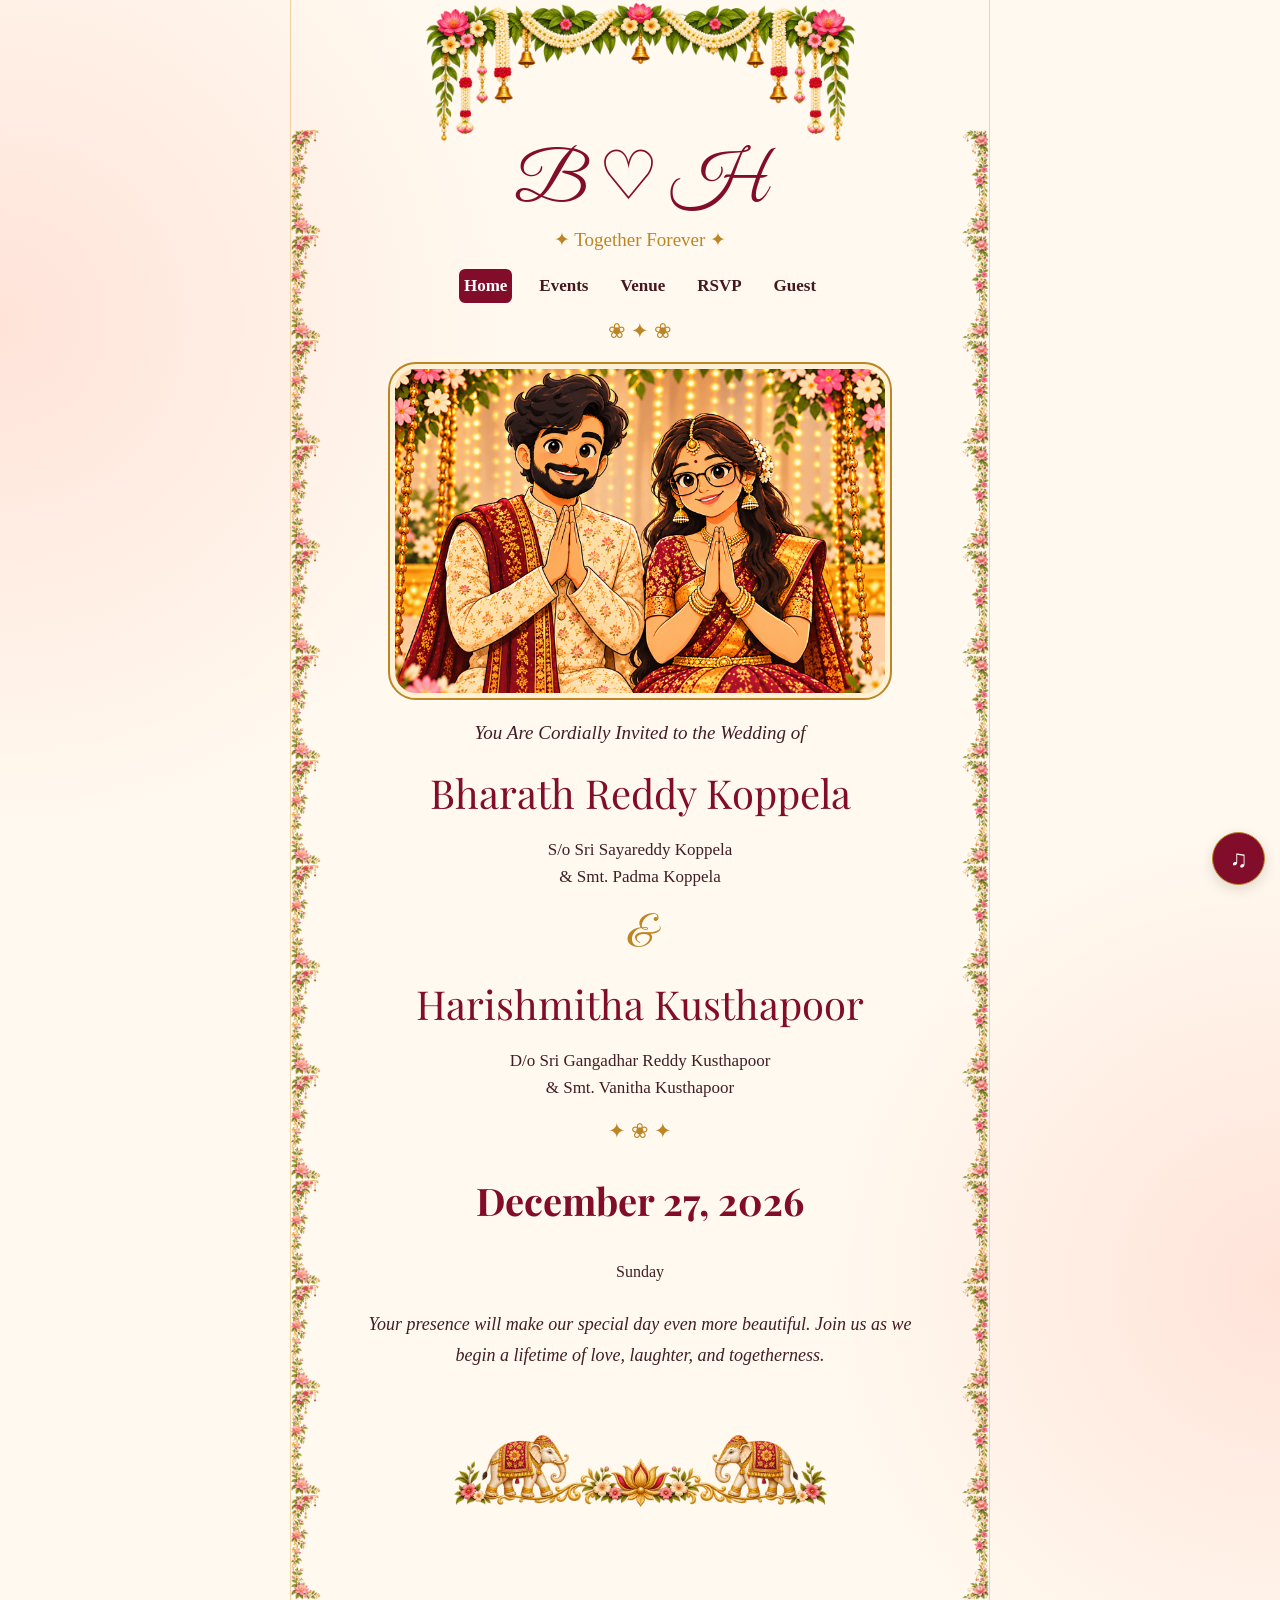
==== index.html @ f64f5519 "Add files via upload" ====
<!DOCTYPE html>
<html lang="en">
<head>
  <meta charset="UTF-8">
  <meta name="viewport" content="width=device-width, initial-scale=1.0">
  <meta name="theme-color" content="#fff9ef">
  <title>Bharath & Harishmitha Wedding</title>
  <link rel="stylesheet" href="style.css">
</head>

<body>
  <main class="shell">
    <header>
      <div class="monogram">B ♡ H</div>
      <div class="leaves">✦ Together Forever ✦</div>

      <nav>
        <a class="active" href="index.html">Home</a>
        <a href="events.html">Events</a>
        <a href="venue.html">Venue</a>
        <a href="rsvp.html">RSVP</a>
        <a href="guest.html">Guest</a>
      </nav>
    </header>

    <div class="divider">❀ ✦ ❀</div>

    <img
      class="photo"
      src="assets/couple.png"
      alt="Bharath and Harishmitha"
    >

    <p class="intro">
      You Are Cordially Invited to the Wedding of
    </p>

    <h1 class="name">Bharath Reddy Koppela</h1>

    <p class="parent">
      S/o Sri Sayareddy Koppela<br>
      &amp; Smt. Padma Koppela
    </p>

    <div class="and">&amp;</div>

    <h1 class="name">Harishmitha Kusthapoor</h1>

    <p class="parent">
      D/o Sri Gangadhar Reddy Kusthapoor<br>
      &amp; Smt. Vanitha Kusthapoor
    </p>

    <div class="divider">✦ ❀ ✦</div>

    <h2>December 27, 2026</h2>

    <p class="center">Sunday</p>

    <p class="quote">
      Your presence will make our special day even more
      beautiful. Join us as we begin a lifetime of love,
      laughter, and togetherness.
    </p>

    <div class="foot" aria-hidden="true"></div>
  </main>

  <audio id="weddingMusic" loop preload="none"></audio>
  <button id="musicToggle" class="muter" type="button"
          aria-label="Play wedding music">♫</button>

  <script src="config.js"></script>
  <script src="script.js"></script>
</body>
</html>
---- style.css ----
@import url('https://fonts.googleapis.com/css2?family=Great+Vibes&family=Playfair+Display:wght@400;600;700&display=swap');

:root {
  --wine: #820d2b;
  --gold: #bd8524;
  --cream: #fff9ef;
}

* {
  box-sizing: border-box;
}

html {
  scroll-behavior: smooth;
}

body {
  margin: 0;
  color: #421d25;
  font-family: Georgia, serif;

  background:
    radial-gradient(
      circle at 0 20%,
      #ffe3d9 0,
      transparent 28%
    ),
    radial-gradient(
      circle at 100% 80%,
      #ffe3d9 0,
      transparent 25%
    ),
    var(--cream);
}

/* MAIN CONTAINER */

.shell {
  max-width: 700px;
  min-height: 100dvh;
  margin: auto;
  padding: 20px 38px 75px;
  position: relative;

  border-left: 1px solid #efd1a3;
  border-right: 1px solid #efd1a3;

  overflow: hidden;
}

/* TOP FLOWER GARLAND */

.shell::before {
  content: "";
  position: absolute;
  top: 0;
  left: 0;
  width: 100%;
  height: 145px;

  background-image: url("assets/top-garland.png");
  background-repeat: no-repeat;
  background-position: top center;
  background-size: contain;

  pointer-events: none;
  z-index: 0;
}

/* SIDE FLOWERS */

.shell::after {
  content: "";
  position: absolute;
  top: 130px;
  left: 0;
  right: 0;
  bottom: 0;

  background-image:
    url("assets/left-flower.png"),
    url("assets/right-flower.png");

  background-repeat:
    repeat-y,
    repeat-y;

  background-position:
    left top,
    right top;

  background-size:
    35px auto,
    35px auto;

  pointer-events: none;
  opacity: 0.85;
  z-index: 0;
}

.shell > * {
  position: relative;
  z-index: 1;
}

/* HEADER */

header {
  text-align: center;
  padding-top: 125px;
}

.monogram {
  font-family: "Great Vibes", cursive;
  font-size: 68px;
  color: var(--wine);
  line-height: 1.15;
}

.leaves {
  color: var(--gold);
  font-size: 19px;
  margin-top: 5px;
}

/* NAVIGATION */

nav {
  display: flex;
  justify-content: center;
  gap: clamp(7px, 3vw, 22px);
  flex-wrap: wrap;
  margin: 18px 0 8px;
}

nav a {
  color: #451820;
  text-decoration: none;
  font-weight: bold;
  font-size: clamp(12px, 3vw, 17px);
  padding: 7px 5px;
  border-radius: 6px;
}

nav a.active {
  background: var(--wine);
  color: white;
}

nav a:hover {
  color: var(--gold);
}

nav a.active:hover {
  color: white;
}

/* HEADINGS */

h1,
h2,
h3 {
  color: var(--wine);
  text-align: center;
}

h1 {
  font-family: "Great Vibes", cursive;
  font-size: clamp(42px, 10vw, 68px);
  font-weight: 400;
  margin: 12px 0;
}

h2 {
  font-family: "Playfair Display", serif;
  font-size: clamp(25px, 7vw, 38px);
}

h3 {
  font-family: "Playfair Display", serif;
  font-size: 21px;
  margin-top: 26px;
}

/* DIVIDERS */

.divider {
  text-align: center;
  color: var(--gold);
  margin: 16px auto;
  font-size: 21px;
}

/* GENERAL TEXT */

.center {
  text-align: center;
  line-height: 1.7;
}

.intro {
  text-align: center;
  font-size: 19px;
  font-style: italic;
  line-height: 1.6;
}

.name {
  font-family: "Playfair Display", serif;
  color: var(--wine);
  font-size: clamp(25px, 6vw, 40px);
  text-align: center;
  line-height: 1.3;
  margin: 15px 0 7px;
  overflow-wrap: anywhere;
}

.parent {
  text-align: center;
  font-size: 17px;
  line-height: 1.6;
}

.and {
  font-family: "Great Vibes", cursive;
  font-size: 45px;
  color: var(--gold);
  text-align: center;
  margin: 15px 0;
}

.quote {
  font-size: 18px;
  font-style: italic;
  text-align: center;
  line-height: 1.7;
  margin: 24px 12px;
}

/* PHOTOS */

.photo {
  display: block;
  width: 100%;
  max-width: 500px;
  margin: 20px auto;

  aspect-ratio: 3 / 2;
  object-fit: cover;

  border: 5px solid #fff1d6;
  outline: 2px solid var(--gold);
  border-radius: 26px;
}

/* EVENT AND VENUE CARDS */

.frame {
  border: 2px solid var(--gold);
  background: #fff5ecbd;
  border-radius: 25px;
  padding: 17px;
  margin: 22px 0;

  box-shadow: 0 4px 12px #b886461c;
}

.frame > img {
  display: block;
  width: 100%;
  height: auto;
  aspect-ratio: 3 / 2;
  object-fit: cover;
  border-radius: 14px;
}

.event-heading {
  display: flex;
  align-items: center;
  justify-content: center;
  gap: 12px;
  margin-bottom: 12px;
}

.event-icon {
  width: 75px;
  height: 75px;
  object-fit: contain;
  flex-shrink: 0;
}

.event-title {
  font-family: "Playfair Display", serif;
  font-size: 25px;
  color: var(--wine);
  text-align: center;
  margin: 10px 0;
}

.date {
  text-align: center;
  font-size: 18px;
  font-weight: bold;
  color: var(--wine);
}

/* BUTTONS */

.button {
  display: block;
  width: fit-content;
  max-width: 100%;
  margin: 22px auto;
  padding: 14px 27px;

  border: 0;
  border-radius: 30px;

  background: var(--wine);
  color: white;

  font-family: Georgia, serif;
  font-size: 18px;
  text-align: center;
  text-decoration: none;

  cursor: pointer;
  box-shadow: 0 4px 12px #8d244044;
}

.button:hover {
  background: #a41b40;
}

.button:disabled {
  opacity: 0.65;
  cursor: not-allowed;
}

/* RSVP FORM */

.field {
  display: block;
  margin: 16px 0;
  font-weight: bold;
  color: var(--wine);
}

input[type="text"],
input[type="number"],
input[type="tel"],
textarea {
  display: block;
  width: 100%;
  margin-top: 7px;
  padding: 13px;

  border: 1px solid var(--gold);
  border-radius: 10px;

  font: 16px Georgia, serif;
  background: white;
}

label.choice {
  display: flex;
  align-items: center;
  gap: 12px;

  margin: 12px 0;
  padding: 13px;

  border: 1px solid #d9ae70;
  border-radius: 12px;

  background: #fffaf5;
  cursor: pointer;
}

input[type="checkbox"] {
  width: 20px;
  height: 20px;
  flex-shrink: 0;
  accent-color: var(--wine);
}

.status {
  text-align: center;
  line-height: 1.6;
  font-weight: bold;
  min-height: 24px;
}

.status.success {
  color: #236b39;
}

.status.error {
  color: #a82035;
}

/* MUSIC BUTTON */

.muter {
  position: fixed;
  right: 15px;
  bottom: 15px;

  min-width: 53px;
  height: 53px;

  border: 1px solid var(--gold);
  border-radius: 50px;

  background: var(--wine);
  color: white;

  font-size: 24px;
  cursor: pointer;
  z-index: 10;

  box-shadow: 0 4px 14px #0002;
}

.muter:hover {
  background: #a41b40;
}

/* BOTTOM DECORATION */

.foot {
  height: 125px;
  margin-top: 35px;

  background-image: url("assets/bottom-elephants.png");
  background-repeat: no-repeat;
  background-position: center bottom;
  background-size: contain;
}

/* MOBILE */

@media (max-width: 600px) {
  .shell {
    padding: 15px 22px 70px;
  }

  header {
    padding-top: 95px;
  }

  .shell::before {
    height: 110px;
  }

  .shell::after {
    top: 105px;
    background-size:
      19px auto,
      19px auto;
  }

  .monogram {
    font-size: 59px;
  }

  nav {
    gap: 5px;
  }

  nav a {
    padding: 8px 5px;
  }

  .parent {
    font-size: 15px;
  }

  .quote {
    font-size: 16px;
    margin: 20px 5px;
  }

  .frame {
    padding: 13px;
  }

  .event-icon {
    width: 58px;
    height: 58px;
  }

  .event-title {
    font-size: 23px;
  }

  .foot {
    height: 90px;
  }
}

@media (min-width: 850px) {
  .shell {
    padding-left: 48px;
    padding-right: 48px;
  }
}

.muhurtham {
  text-align: center;
  color: #820d2b;
  font-family: "Playfair Display", serif;
  font-size: 22px;
  font-weight: bold;
  margin: 15px 0;
}
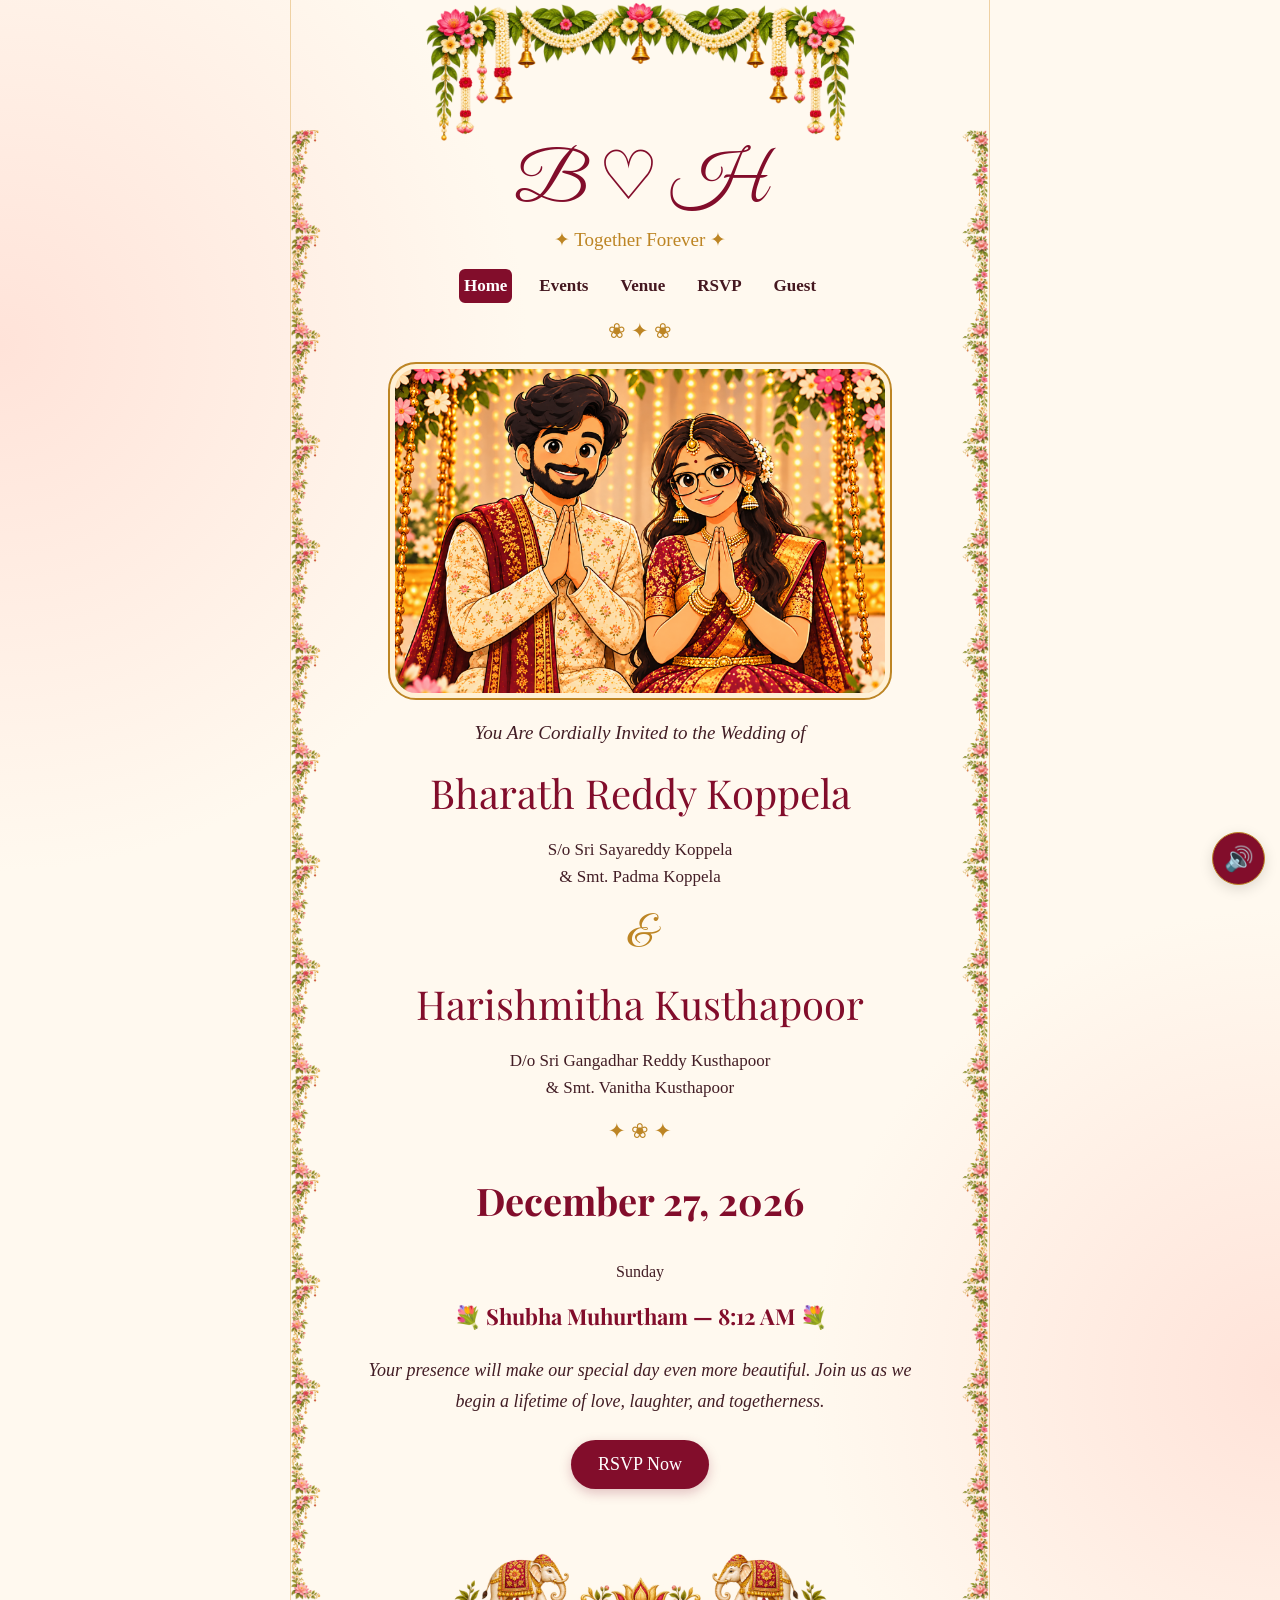
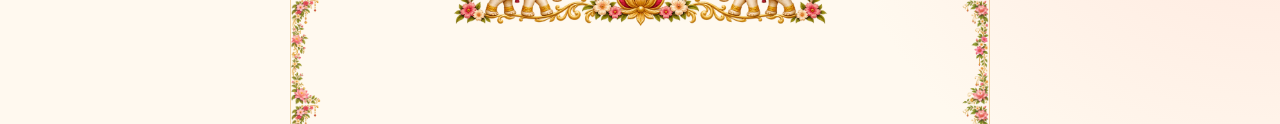
==== commit c276a4ef: "Update index.html" ====
--- a/index.html
+++ b/index.html
@@ -1,19 +1,17 @@
+
 <!DOCTYPE html>
 <html lang="en">
 <head>
   <meta charset="UTF-8">
-  <meta name="viewport" content="width=device-width, initial-scale=1.0">
-  <meta name="theme-color" content="#fff9ef">
-  <title>Bharath & Harishmitha Wedding</title>
+  <meta name="viewport" content="width=device-width, initial-scale=1">
+  <title>Bharath & Harishmitha | Wedding Invitation</title>
   <link rel="stylesheet" href="style.css">
 </head>
-
 <body>
   <main class="shell">
     <header>
       <div class="monogram">B ♡ H</div>
       <div class="leaves">✦ Together Forever ✦</div>
-
       <nav>
         <a class="active" href="index.html">Home</a>
         <a href="events.html">Events</a>
@@ -25,18 +23,12 @@
 
     <div class="divider">❀ ✦ ❀</div>
 
-    <img
-      class="photo"
-      src="assets/couple.png"
-      alt="Bharath and Harishmitha"
-    >
+    <img class="photo" src="assets/couple.png"
+         alt="Bharath and Harishmitha welcoming guests">
 
-    <p class="intro">
-      You Are Cordially Invited to the Wedding of
-    </p>
+    <p class="intro">You Are Cordially Invited to the Wedding of</p>
 
     <h1 class="name">Bharath Reddy Koppela</h1>
-
     <p class="parent">
       S/o Sri Sayareddy Koppela<br>
       &amp; Smt. Padma Koppela
@@ -45,7 +37,6 @@
     <div class="and">&amp;</div>
 
     <h1 class="name">Harishmitha Kusthapoor</h1>
-
     <p class="parent">
       D/o Sri Gangadhar Reddy Kusthapoor<br>
       &amp; Smt. Vanitha Kusthapoor
@@ -54,23 +45,71 @@
     <div class="divider">✦ ❀ ✦</div>
 
     <h2>December 27, 2026</h2>
-
     <p class="center">Sunday</p>
+    <p class="muhurtham">💐 Shubha Muhurtham — 8:12 AM 💐</p>
 
     <p class="quote">
       Your presence will make our special day even more
-      beautiful. Join us as we begin a lifetime of love,
-      laughter, and togetherness.
+      beautiful. Join us as we begin a lifetime of
+      love, laughter, and togetherness.
     </p>
 
-    <div class="foot" aria-hidden="true"></div>
+    <a class="button" href="rsvp.html">RSVP Now</a>
+    <div class="foot"></div>
   </main>
 
-  <audio id="weddingMusic" loop preload="none"></audio>
+  <audio id="weddingMusic" src="assets/music.mp3"
+         loop preload="auto"></audio>
   <button id="musicToggle" class="muter" type="button"
-          aria-label="Play wedding music">♫</button>
+          aria-label="Mute or unmute wedding music">🔊</button>
 
-  <script src="config.js"></script>
-  <script src="script.js"></script>
+  <script>
+    const music = document.getElementById("weddingMusic");
+    const musicButton = document.getElementById("musicToggle");
+
+    music.volume = 0.65;
+    music.muted = sessionStorage.getItem("musicMuted") === "true";
+
+    function updateMusicButton() {
+      musicButton.textContent = music.muted ? "🔇" : "🔊";
+      musicButton.setAttribute("aria-label",
+        music.muted ? "Unmute wedding music" : "Mute wedding music");
+    }
+
+    function playMusic() {
+      music.play().catch(() => {
+        // Sound autoplay may be blocked by the browser.
+      });
+    }
+
+    music.addEventListener("loadedmetadata", () => {
+      const saved = Number(sessionStorage.getItem("musicTime") || 0);
+      if (Number.isFinite(saved) && saved > 0 &&
+          Number.isFinite(music.duration)) {
+        music.currentTime = Math.min(saved, Math.max(0, music.duration - 0.1));
+      }
+    });
+
+    music.addEventListener("timeupdate", () => {
+      sessionStorage.setItem("musicTime", String(music.currentTime));
+    });
+
+    window.addEventListener("pagehide", () => {
+      sessionStorage.setItem("musicTime", String(music.currentTime));
+    });
+
+    musicButton.addEventListener("click", () => {
+      music.muted = !music.muted;
+      sessionStorage.setItem("musicMuted", String(music.muted));
+      updateMusicButton();
+      playMusic();
+    });
+
+    document.addEventListener("pointerdown", playMusic, { once: true });
+    document.addEventListener("keydown", playMusic, { once: true });
+
+    updateMusicButton();
+    playMusic();
+  </script>
 </body>
-</html>+</html>
